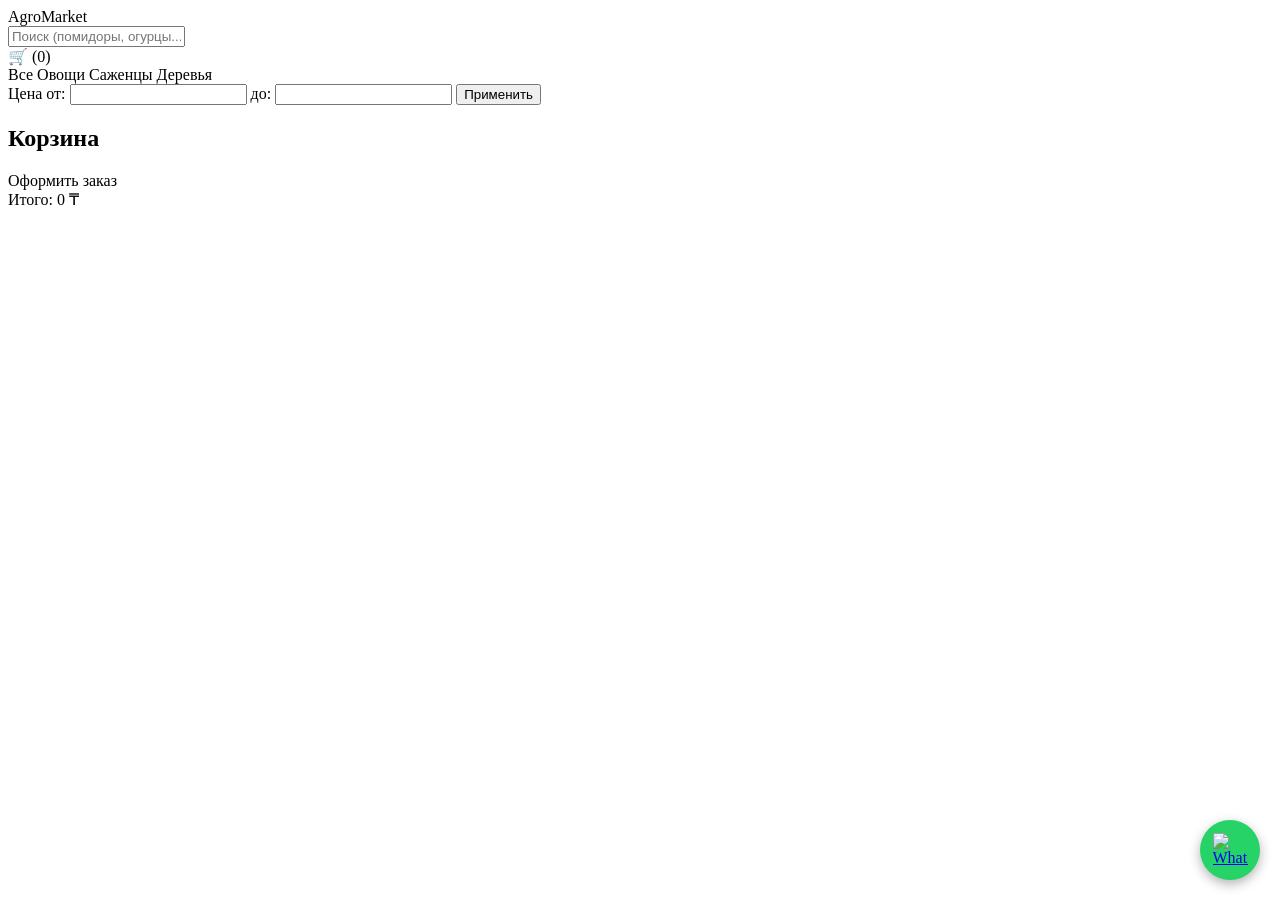
==== index.html @ 06a5e48f "Add initial HTML structure for AgroMarket" ====
<!DOCTYPE html>
<html lang="ru">
<head>
<meta charset="UTF-8">
<meta name="viewport" content="width=device-width, initial-scale=1.0">
<title>AgroMarket</title>

<link rel="stylesheet" href="style.css">
</head>

<body>
    <div id="overlay" onclick="toggleCart()"></div>
<header>
  <div class="logo">AgroMarket</div>

  <div class="search">
    <input id="searchInput" type="text" placeholder="Поиск (помидоры, огурцы...)">
    <div class="search-suggestions" id="suggestions"></div>
  </div>

  <div class="cart-btn" onclick="toggleCart()">🛒 (<span id="cartCount">0</span>)</div>
</header>
<div class="categories">
  <span onclick="filterCategory('all')" class="active">Все</span>
  <span onclick="filterCategory('vegetables')">Овощи</span>
  <span onclick="filterCategory('plants')">Саженцы</span>
  <span onclick="filterCategory('trees')">Деревья</span>
</div>

<div class="filters">
  <label>Цена от: <input type="number" id="priceMin"></label>
  <label>до: <input type="number" id="priceMax"></label>
  <button onclick="filterPrice()">Применить</button>
</div>

<div class="products" id="products"></div>

<!-- Корзина -->
<div class="mini-cart" id="miniCart">
  <h2>Корзина</h2>
  <div id="cartItems"></div>
  <div class="checkout" onclick="goCheckout()">
    Оформить заказ
  </div>
  <div class="cart-total">
    <span>Итого:</span>
    <span id="cartTotal">0</span> ₸
  </div>
</div>

<!-- Плавающая кнопка WhatsApp -->
<a href="https://wa.me/77006730968?text=Здравствуйте,%20я%20хочу%20оформить%20заказ" 
   target="_blank" 
   style="
      position: fixed; 
      bottom: 20px; 
      right: 20px; 
      z-index: 999; 
      width: 60px; 
      height: 60px; 
      border-radius: 50%; 
      background: #25D366; 
      display: flex; 
      align-items: center; 
      justify-content: center; 
      box-shadow: 0 4px 12px rgba(0,0,0,0.3);
      transition: transform 0.3s;
   "
   onmouseover="this.style.transform='scale(1.1)';"
   onmouseout="this.style.transform='scale(1)';"
>
  <img src="whatsapp-logo.png" alt="WhatsApp" style="width:35px; height:35px;">
</a>
<script src="main.js"></script>
</body>
</html>
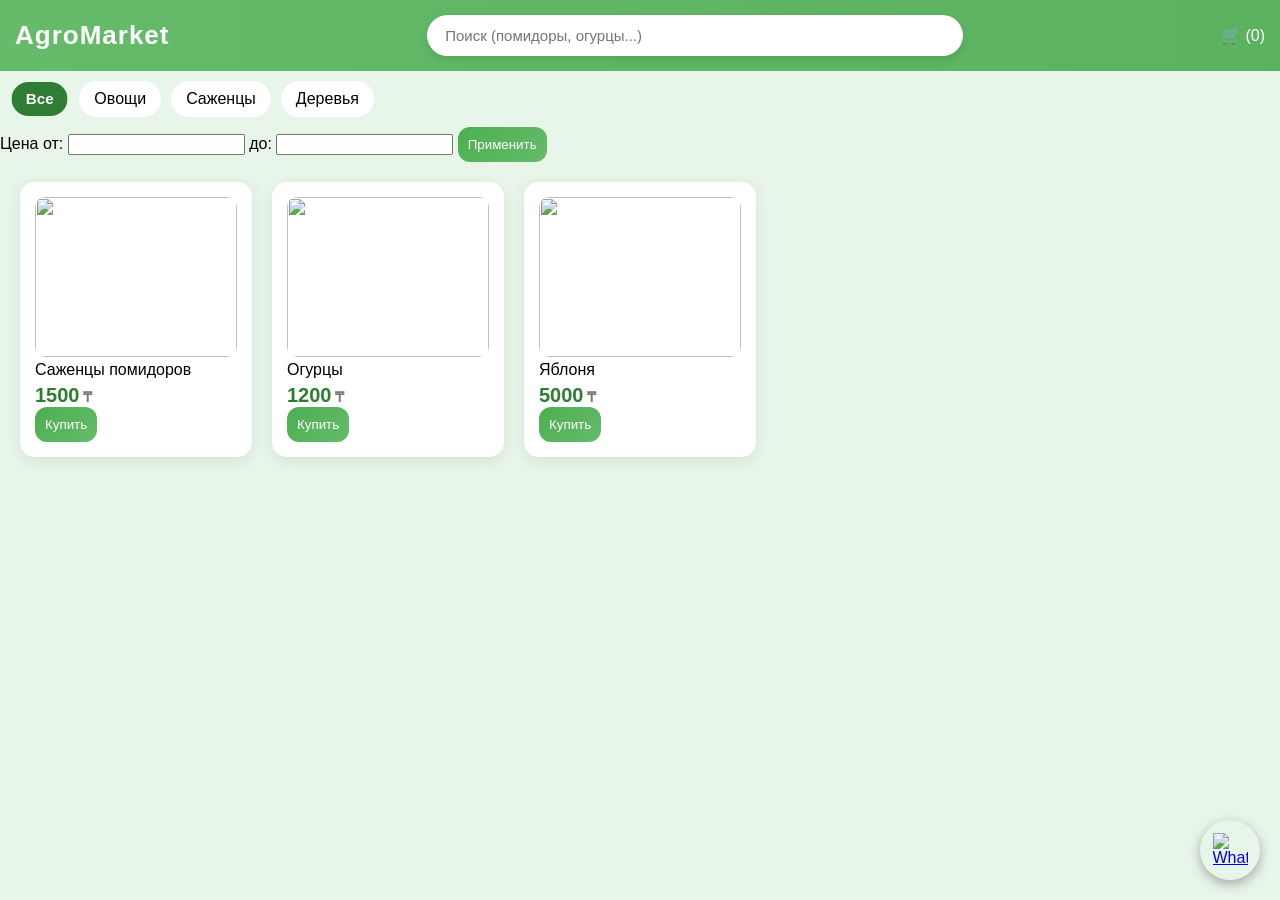
==== commit 18661018: "Update index.html" ====
--- a/index.html
+++ b/index.html
@@ -49,8 +49,9 @@
 </div>
 
 <!-- Плавающая кнопка WhatsApp -->
-<a href="https://wa.me/77006730968?text=Здравствуйте,%20я%20хочу%20оформить%20заказ" 
+<a href="https://api.whatsapp.com/send?phone=77006730968&text=Здравствуйте,%20я%20хочу%20оформить%20заказ" 
    target="_blank" 
+   rel="noopener noreferrer"
    style="
       position: fixed; 
       bottom: 20px; 
@@ -59,7 +60,6 @@
       width: 60px; 
       height: 60px; 
       border-radius: 50%; 
-      background: #25D366; 
       display: flex; 
       align-items: center; 
       justify-content: center; 
@@ -69,7 +69,7 @@
    onmouseover="this.style.transform='scale(1.1)';"
    onmouseout="this.style.transform='scale(1)';"
 >
-  <img src="whatsapp-logo.png" alt="WhatsApp" style="width:35px; height:35px;">
+  <img src="images/Whatsapp.jpg" alt="WhatsApp" style="width: 35px; height: 35px;">
 </a>
 <script src="main.js"></script>
 </body>
--- a/style.css
+++ b/style.css
@@ -0,0 +1,341 @@
+body {
+    margin: 0;
+    font-family: Arial;
+    background: #e8f5e9; /* нежно-зелёный */
+  }
+  
+  /* HEADER */
+  header {
+    background: linear-gradient(270deg, #2e7d32, #43a047, #66bb6a);
+    background-size: 600% 600%;
+    animation: gradientMove 8s ease infinite;
+    color: white;
+    padding: 15px;
+    display: flex;
+    align-items: center;
+    gap: 15px;
+  }
+  
+  @keyframes gradientMove {
+    0% { background-position: 0% 50%; }
+    50% { background-position: 100% 50%; }
+    100% { background-position: 0% 50%; }
+  }
+
+  .logo {
+    font-size: 22px;
+    font-weight: bold;
+    animation: pulse 2s infinite;
+  }
+  @keyframes pulse {
+    0% { transform: scale(1); }
+    50% { transform: scale(1.05); }
+    100% { transform: scale(1); }
+  }
+
+  /* SEARCH */
+  .search {
+    flex: 1;
+    display: flex;
+    justify-content: center;
+  }
+  
+  .search input {
+    width: 500px; /* 🔥 шире */
+    max-width: 100%;
+    padding: 12px 18px;
+    border-radius: 30px;
+    border: none;
+    font-size: 15px;
+    box-shadow: 0 4px 10px rgba(0,0,0,0.1);
+  }
+  /* CATEGORIES */
+  .categories {
+    display: flex;
+    gap: 10px;
+    padding: 10px;
+  }
+  
+  .categories span {
+    background: white;
+    padding: 8px 14px;
+    border-radius: 20px;
+    cursor: pointer;
+    transition: 0.3s;
+    border: 1px solid transparent;
+  }
+  
+  .categories .active {
+    background: #2e7d32;
+    color: white;
+    font-weight: bold;
+    transform: scale(0.95);
+  }
+  .categories span:hover {
+    background: #4caf50;
+    color: white;
+    transform: translateY(-2px) scale(1.05);
+    box-shadow: 0 4px 10px rgba(0,0,0,0.15);
+  }
+
+  /* PRODUCTS */
+  .products {
+    display: grid;
+    grid-template-columns: repeat(auto-fill, minmax(200px,1fr));
+    gap: 20px;
+    padding: 20px;
+    transition: opacity 0.3s ease;
+  }
+  
+  .card {
+    background: white;
+    border-radius: 15px;
+    padding: 15px;
+    transition: 0.3s;
+    box-shadow: 0 4px 15px rgba(0,0,0,0.08);
+    position: relative;
+    overflow: hidden;
+  }
+  
+  .card::before {
+    content: "";
+    position: absolute;
+    top: 0;
+    left: -100%;
+    width: 100%;
+    height: 100%;
+    background: linear-gradient(120deg, transparent, rgba(255,255,255,0.4), transparent);
+    transition: 0.5s;
+  }
+  
+  .card:hover::before {
+    left: 100%;
+  }
+  
+  .card:hover {
+    transform: translateY(-6px) scale(1.02);
+  }
+  
+  .card img {
+    width: 100%;
+    height: 160px;
+    object-fit: cover; 
+    border-radius: 10px;
+    transition: 0.3s;
+  }
+  .card:hover img {
+    transform: scale(1.05);
+  }
+  
+  .price {
+    font-size: 20px;
+    font-weight: bold;
+    color: #2e7d32;
+    margin-top: 5px;
+  }
+  
+  .price::after {
+    content: " ₸";
+    font-size: 14px;
+    color: #777;
+  }
+  
+  button {
+    background: #4caf50;
+    color: white;
+    border: none;
+    padding: 8px;
+    border-radius: 10px;
+    cursor: pointer;
+  }
+  .mini-cart {
+    position: fixed;
+    top: 0;
+    right: -100%; /* 🔥 полностью убрали за экран */
+    width: 320px;
+    height: 100%;
+    background: white;
+    box-shadow: -5px 0 25px rgba(0,0,0,0.2);
+    transition: 0.4s ease;
+    z-index: 1000;
+    display: flex;
+    flex-direction: column;
+  }
+  
+  .mini-cart.open {
+    right: 0;
+  }
+  
+  .cart-item {
+    display: flex;
+    justify-content: space-between;
+    align-items: center;
+    margin-bottom: 15px;
+    background: #f9f9f9;
+    padding: 10px;
+    border-radius: 10px;
+  }
+  
+  .cart-item button {
+    background: #4caf50;
+    border: none;
+    padding: 4px 8px;
+    border-radius: 6px;
+    color: white;
+    cursor: pointer;
+  }
+  
+  .cart-total {
+    margin-top: auto;
+    font-size: 18px;
+    font-weight: bold;
+  }
+  
+  .checkout {
+    margin-top: 10px;
+    background: #2e7d32;
+    padding: 12px;
+    text-align: center;
+    border-radius: 10px;
+    color: white;
+    cursor: pointer;
+  }
+  .logo {
+    font-family: 'Poppins', sans-serif;
+    font-size: 26px;
+    font-weight: 700;
+    letter-spacing: 1px;
+    color: #ffffff;
+  }
+  .fade-in {
+    animation: fade 0.4s ease;
+  }
+  
+  @keyframes fade {
+    from { opacity:0; transform:translateY(10px); }
+    to { opacity:1; transform:translateY(0); }
+  }
+  
+  .slide-in {
+    animation: slide 0.3s ease;
+  }
+  
+  @keyframes slide {
+    from { transform:translateX(50px); opacity:0; }
+    to { transform:translateX(0); opacity:1; }
+  }
+
+  #overlay {
+    position: fixed;
+    top: 0;
+    left: 0;
+    width: 100%;
+    height: 100%;
+    background: rgba(0,0,0,0.4);
+    display: none;
+    z-index: 999;
+  }
+  
+  #overlay.active {
+    display: block;
+  }
+  .checkout {
+    margin-top: auto;
+    background: #2e7d32;
+    color: white;
+    padding: 14px;
+    text-align: center;
+    border-radius: 12px;
+    margin: 15px;
+    cursor: pointer;
+    font-weight: bold;
+    transition: 0.2s;
+  }
+  
+  .checkout:hover {
+    background: #1b5e20;
+  }
+  button {
+    background: linear-gradient(135deg, #4caf50, #66bb6a);
+    color: white;
+    border: none;
+    padding: 10px;
+    border-radius: 12px;
+    cursor: pointer;
+    font-weight: 500;
+    transition: 0.2s;
+  }
+  
+  button:hover {
+    transform: scale(1.05);
+  }
+  /* 📱 MOBILE */
+@media (max-width: 768px) {
+
+    header {
+      flex-direction: column;
+      gap: 10px;
+      align-items: stretch;
+    }
+  
+    .search input {
+      width: 100%;
+    }
+  
+    .categories {
+      overflow-x: auto;
+      padding-bottom: 5px;
+    }
+  
+    .products {
+      grid-template-columns: repeat(2, 1fr);
+      padding: 10px;
+      gap: 10px;
+    }
+  
+    .card {
+      padding: 10px;
+    }
+  
+    .card img {
+      height: 120px;
+    }
+  
+    .mini-cart {
+      width: 100%;
+    }
+  
+    .checkout {
+      margin-bottom: 20px;
+    }
+  }
+  #whatsapp-btn {
+    position: fixed;
+    bottom: 20px;
+    right: 20px;
+    z-index: 999;
+    transition: transform 0.3s;
+  }
+  
+  #whatsapp-btn:hover {
+    transform: scale(1.2);
+  }
+  #whatsapp-icon {
+    position: fixed;
+    bottom: 20px;
+    right: 20px;
+    width: 60px;
+    height: 60px;
+    z-index: 1000;
+    cursor: pointer;
+    transition: transform 0.3s ease;
+  }
+  
+  #whatsapp-icon img {
+    width: 100%;
+    height: 100%;
+  }
+  
+  #whatsapp-icon:hover {
+    transform: scale(1.2) rotate(-10deg); /* милое увеличение и наклон при наведении */
+  }
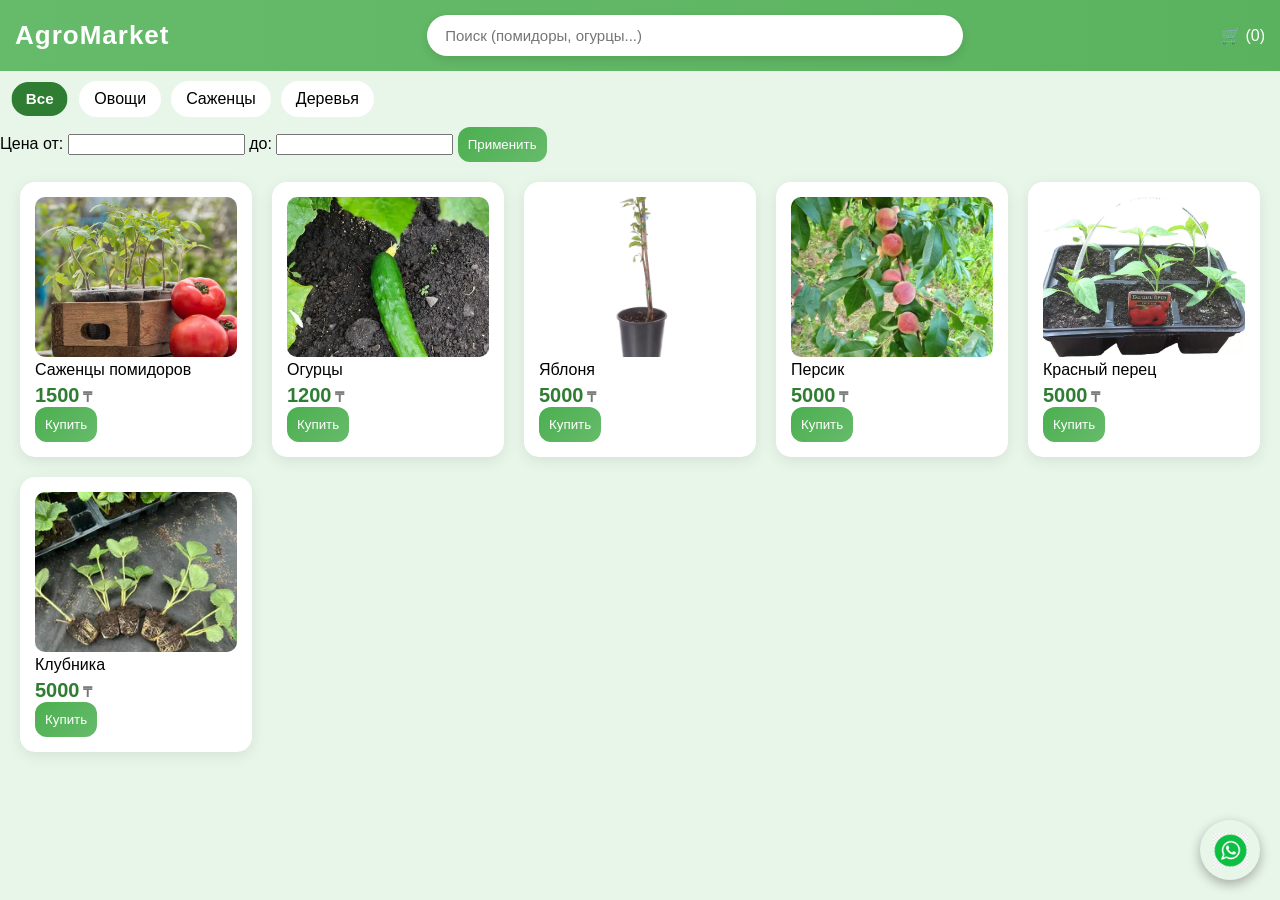
==== commit 7550a7d7: "Update index.html" ====
--- a/index.html
+++ b/index.html
@@ -69,7 +69,7 @@
    onmouseover="this.style.transform='scale(1.1)';"
    onmouseout="this.style.transform='scale(1)';"
 >
-  <img src="images/Whatsapp.jpg" alt="WhatsApp" style="width: 35px; height: 35px;">
+  <img src="images/WhatsApp.jpg" alt="WhatsApp" style="width: 35px; height: 35px;">
 </a>
 <script src="main.js"></script>
 </body>
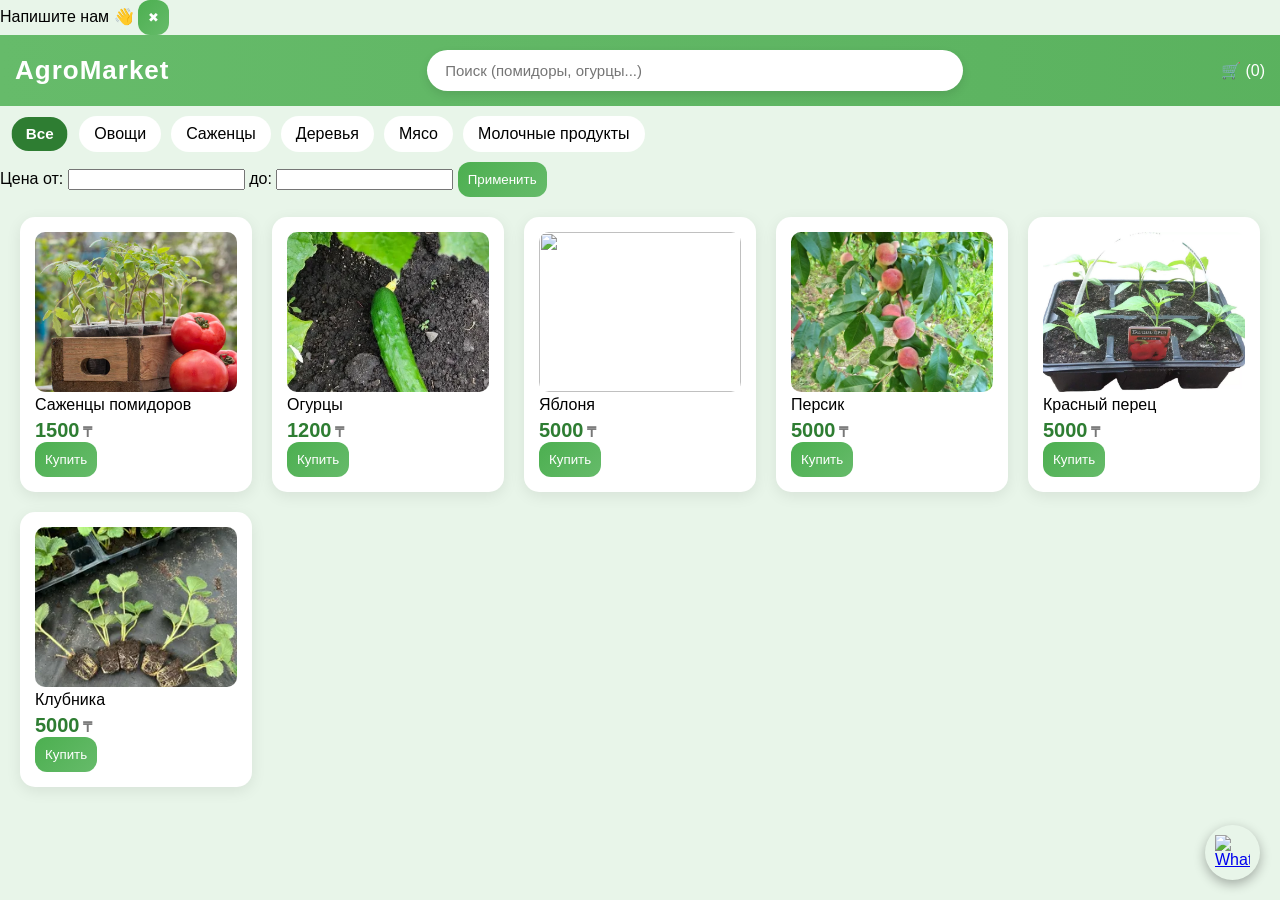
==== commit 8b0f3165: "Update index.html" ====
--- a/index.html
+++ b/index.html
@@ -9,6 +9,13 @@
 </head>
 
 <body>
+  <div id="wa-popup" class="wa-popup">
+    <div class="wa-popup-content">
+      <span>Напишите нам 👋</span>
+      <button onclick="closePopup()">✖</button>
+    </div>
+  </div>
+  
     <div id="overlay" onclick="toggleCart()"></div>
 <header>
   <div class="logo">AgroMarket</div>
@@ -25,6 +32,8 @@
   <span onclick="filterCategory('vegetables')">Овощи</span>
   <span onclick="filterCategory('plants')">Саженцы</span>
   <span onclick="filterCategory('trees')">Деревья</span>
+  <span onclick="filterCategory('meat')">Мясо</span>
+  <span onclick="filterCategory('Dairy products')">Молочные продукты</span>
 </div>
 
 <div class="filters">
@@ -39,9 +48,7 @@
 <div class="mini-cart" id="miniCart">
   <h2>Корзина</h2>
   <div id="cartItems"></div>
-  <div class="checkout" onclick="goCheckout()">
-    Оформить заказ
-  </div>
+  <div class="checkout" id="checkoutBtn">Оформить заказ</div>
   <div class="cart-total">
     <span>Итого:</span>
     <span id="cartTotal">0</span> ₸
@@ -49,16 +56,15 @@
 </div>
 
 <!-- Плавающая кнопка WhatsApp -->
-<a href="https://api.whatsapp.com/send?phone=77006730968&text=Здравствуйте,%20я%20хочу%20оформить%20заказ" 
-   target="_blank" 
-   rel="noopener noreferrer"
+<a href="https://web.whatsapp.com/send?phone=77006730968&text=Здравствуйте,%20я%20хочу%20заказать" 
+   target="_blank"
    style="
       position: fixed; 
       bottom: 20px; 
       right: 20px; 
       z-index: 999; 
-      width: 60px; 
-      height: 60px; 
+      width: 55px; 
+      height: 55px; 
       border-radius: 50%; 
       display: flex; 
       align-items: center; 
@@ -66,11 +72,12 @@
       box-shadow: 0 4px 12px rgba(0,0,0,0.3);
       transition: transform 0.3s;
    "
-   onmouseover="this.style.transform='scale(1.1)';"
-   onmouseout="this.style.transform='scale(1)';"
+   onmouseover="this.style.transform='scale(1.1)'"
+   onmouseout="this.style.transform='scale(1)'"
 >
-  <img src="images/WhatsApp.jpg" alt="WhatsApp" style="width: 35px; height: 35px;">
+  <img src="images/Whatsapp.jpg" alt="WhatsApp" style="width: 35px; height: 35px;">
 </a>
-<script src="main.js"></script>
+<script src="main.js">
+</script>
 </body>
 </html>
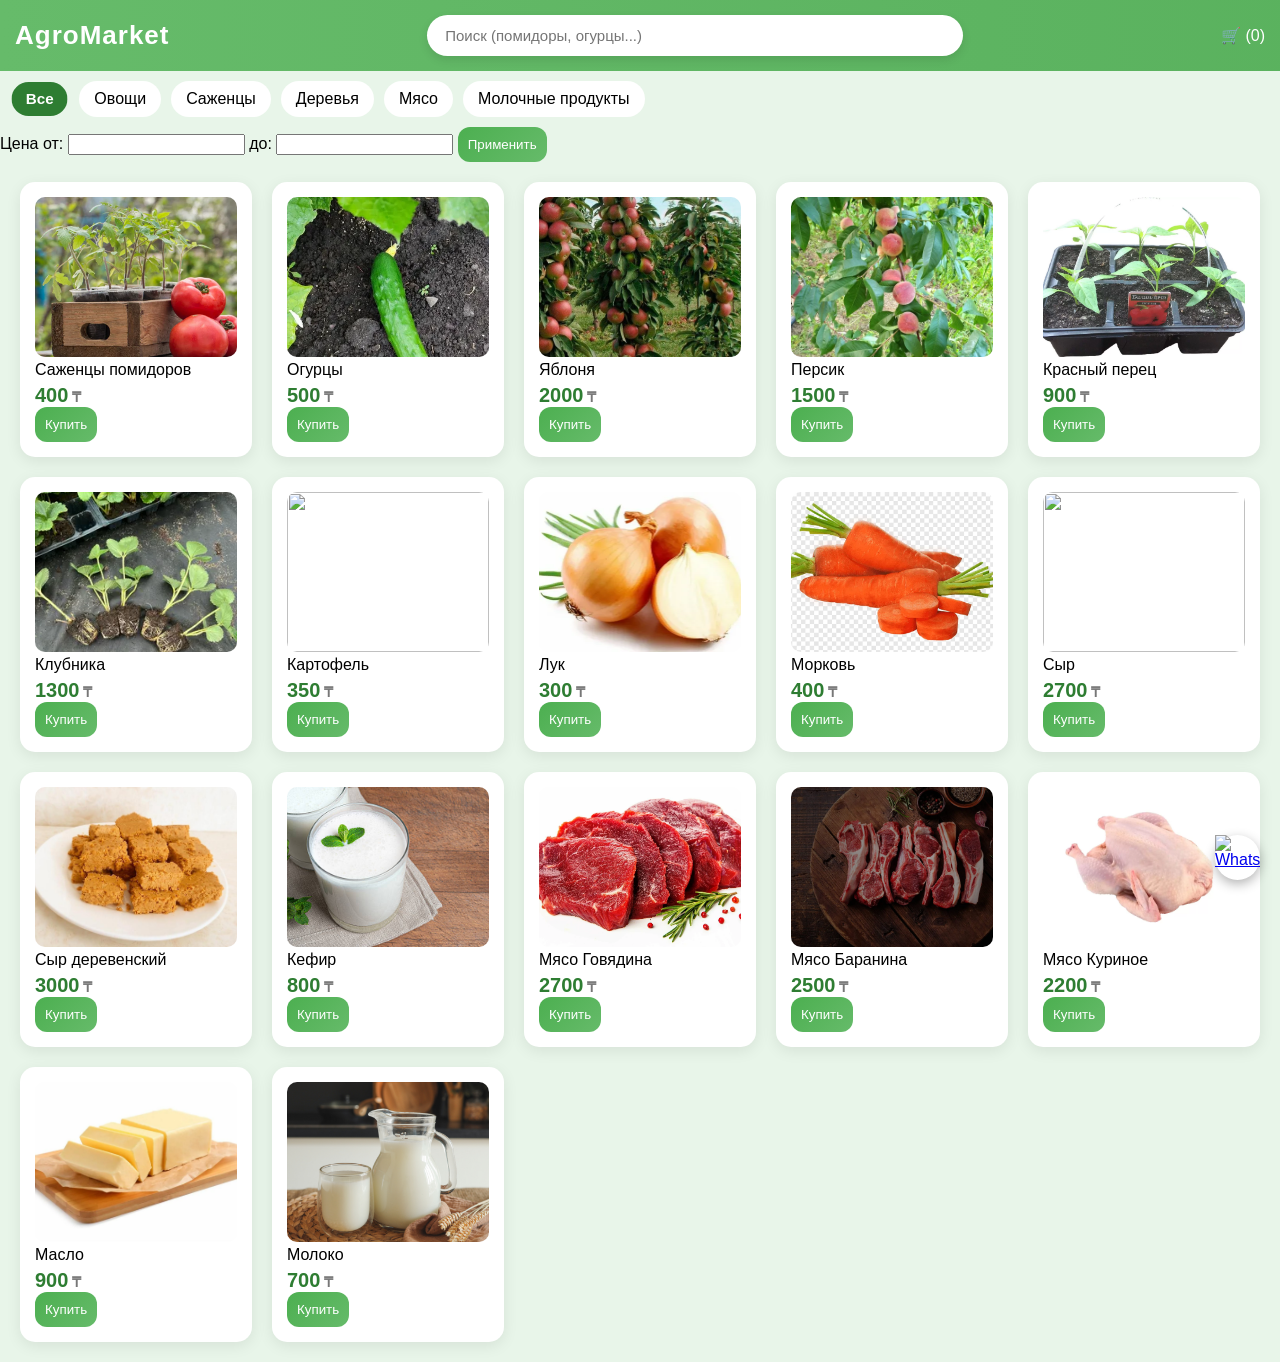
==== commit 21b1a4b1: "Update index.html" ====
--- a/index.html
+++ b/index.html
@@ -63,8 +63,8 @@
       bottom: 20px; 
       right: 20px; 
       z-index: 999; 
-      width: 55px; 
-      height: 55px; 
+      width: 45px; 
+      height: 45px; 
       border-radius: 50%; 
       display: flex; 
       align-items: center; 
@@ -75,7 +75,7 @@
    onmouseover="this.style.transform='scale(1.1)'"
    onmouseout="this.style.transform='scale(1)'"
 >
-  <img src="images/Whatsapp.jpg" alt="WhatsApp" style="width: 35px; height: 35px;">
+  <img src="images/Whatsapp.jpg" alt="WhatsApp" style="width: 45px; height: 45px;">
 </a>
 <script src="main.js">
 </script>
--- a/style.css
+++ b/style.css
@@ -309,16 +309,28 @@
       margin-bottom: 20px;
     }
   }
-  #whatsapp-btn {
+  .whatsapp-btn {
     position: fixed;
     bottom: 20px;
     right: 20px;
-    z-index: 999;
-    transition: transform 0.3s;
-  }
-  
-  #whatsapp-btn:hover {
-    transform: scale(1.2);
+    width: 60px;
+    height: 60px;
+    background: #25D366;
+    border-radius: 50%;
+    display: flex;
+    align-items: center;
+    justify-content: center;
+    box-shadow: 0 4px 12px rgba(0,0,0,0.3);
+    transition: 0.3s;
+    animation: pulse 1.8s infinite;
+  }
+  @keyframes pulse {
+    0% { transform: scale(1); }
+    50% { transform: scale(1.1); }
+    100% { transform: scale(1); }
+  }
+  .whatsapp-btn:hover {
+    transform: scale(1.1);
   }
   #whatsapp-icon {
     position: fixed;
@@ -339,3 +351,35 @@
   #whatsapp-icon:hover {
     transform: scale(1.2) rotate(-10deg); /* милое увеличение и наклон при наведении */
   }
+
+  .wa-popup {
+    position: fixed;
+    bottom: 90px;
+    right: 20px;
+    background: white;
+    padding: 12px 16px;
+    border-radius: 15px;
+    box-shadow: 0 4px 15px rgba(0,0,0,0.2);
+    opacity: 0;
+    transform: translateY(20px);
+    transition: 0.4s;
+    z-index: 998;
+  }
+  
+  .wa-popup.show {
+    opacity: 1;
+    transform: translateY(0);
+  }
+  
+  .wa-popup-content {
+    display: flex;
+    align-items: center;
+    gap: 10px;
+  }
+  
+  .wa-popup button {
+    border: none;
+    background: none;
+    cursor: pointer;
+    font-size: 16px;
+  }
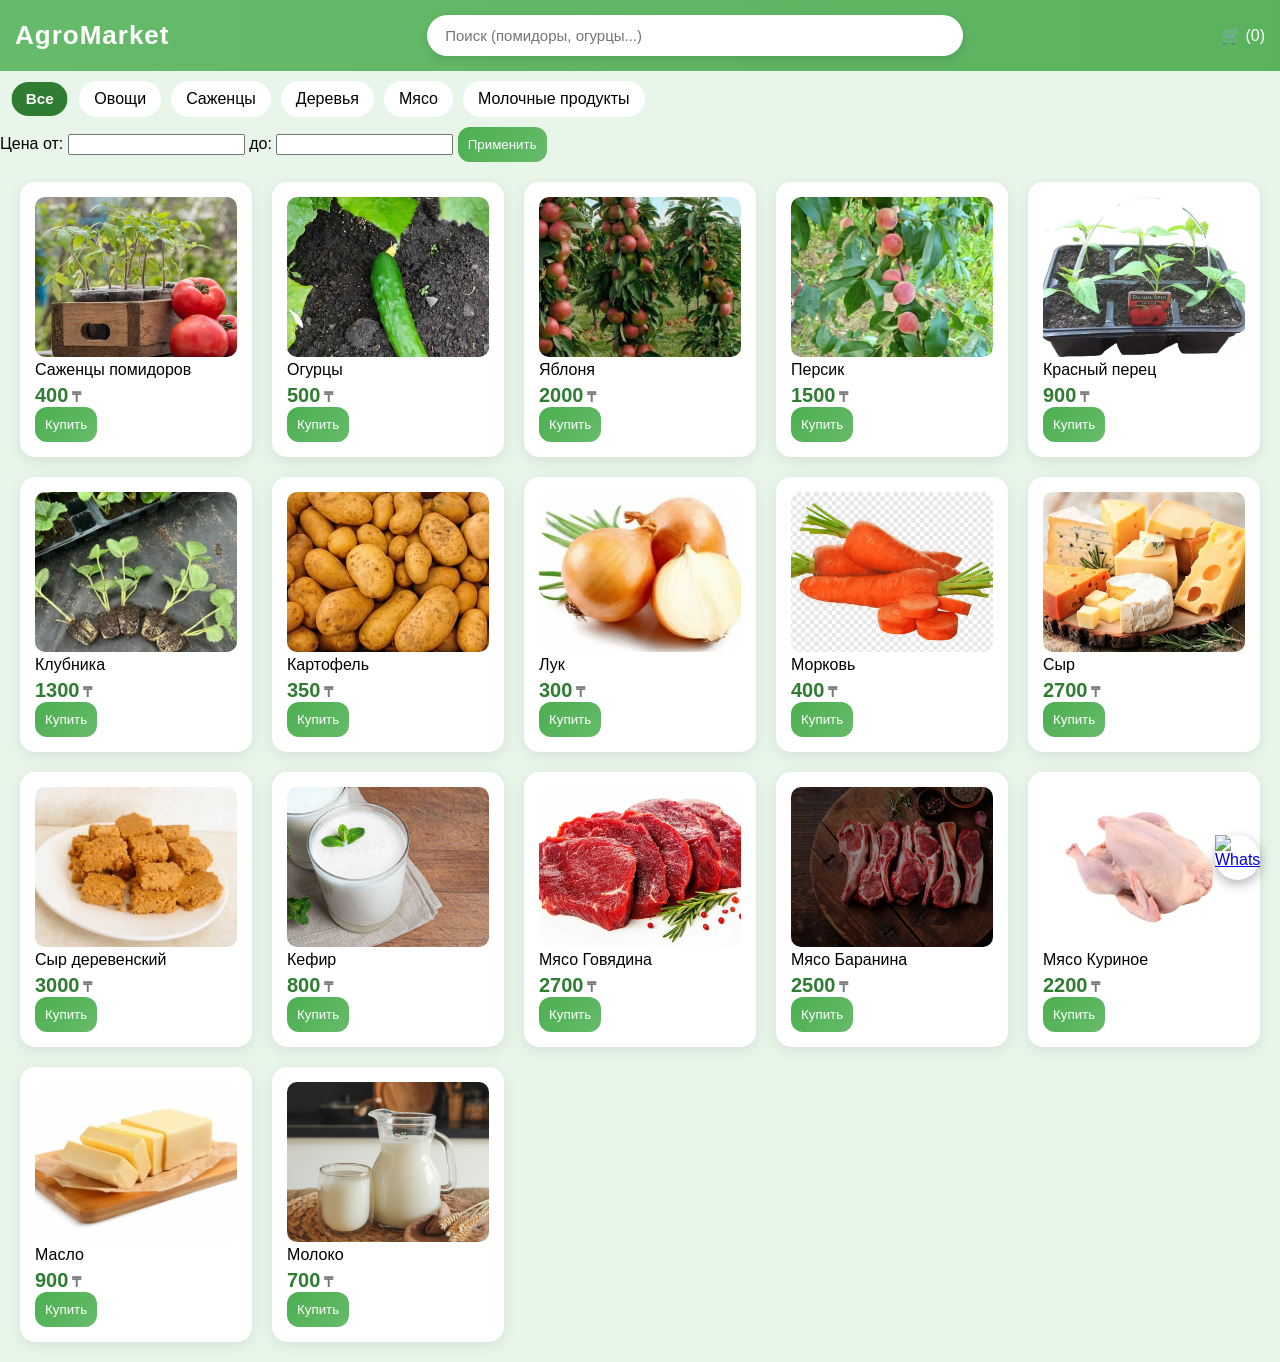
==== commit a636a6e9: "Update index.html" ====
--- a/index.html
+++ b/index.html
@@ -75,7 +75,7 @@
    onmouseover="this.style.transform='scale(1.1)'"
    onmouseout="this.style.transform='scale(1)'"
 >
-  <img src="images/Whatsapp.jpg" alt="WhatsApp" style="width: 45px; height: 45px;">
+  <img src="images/WhatsApp.webp" alt="WhatsApp" style="width: 45px; height: 45px;">
 </a>
 <script src="main.js">
 </script>
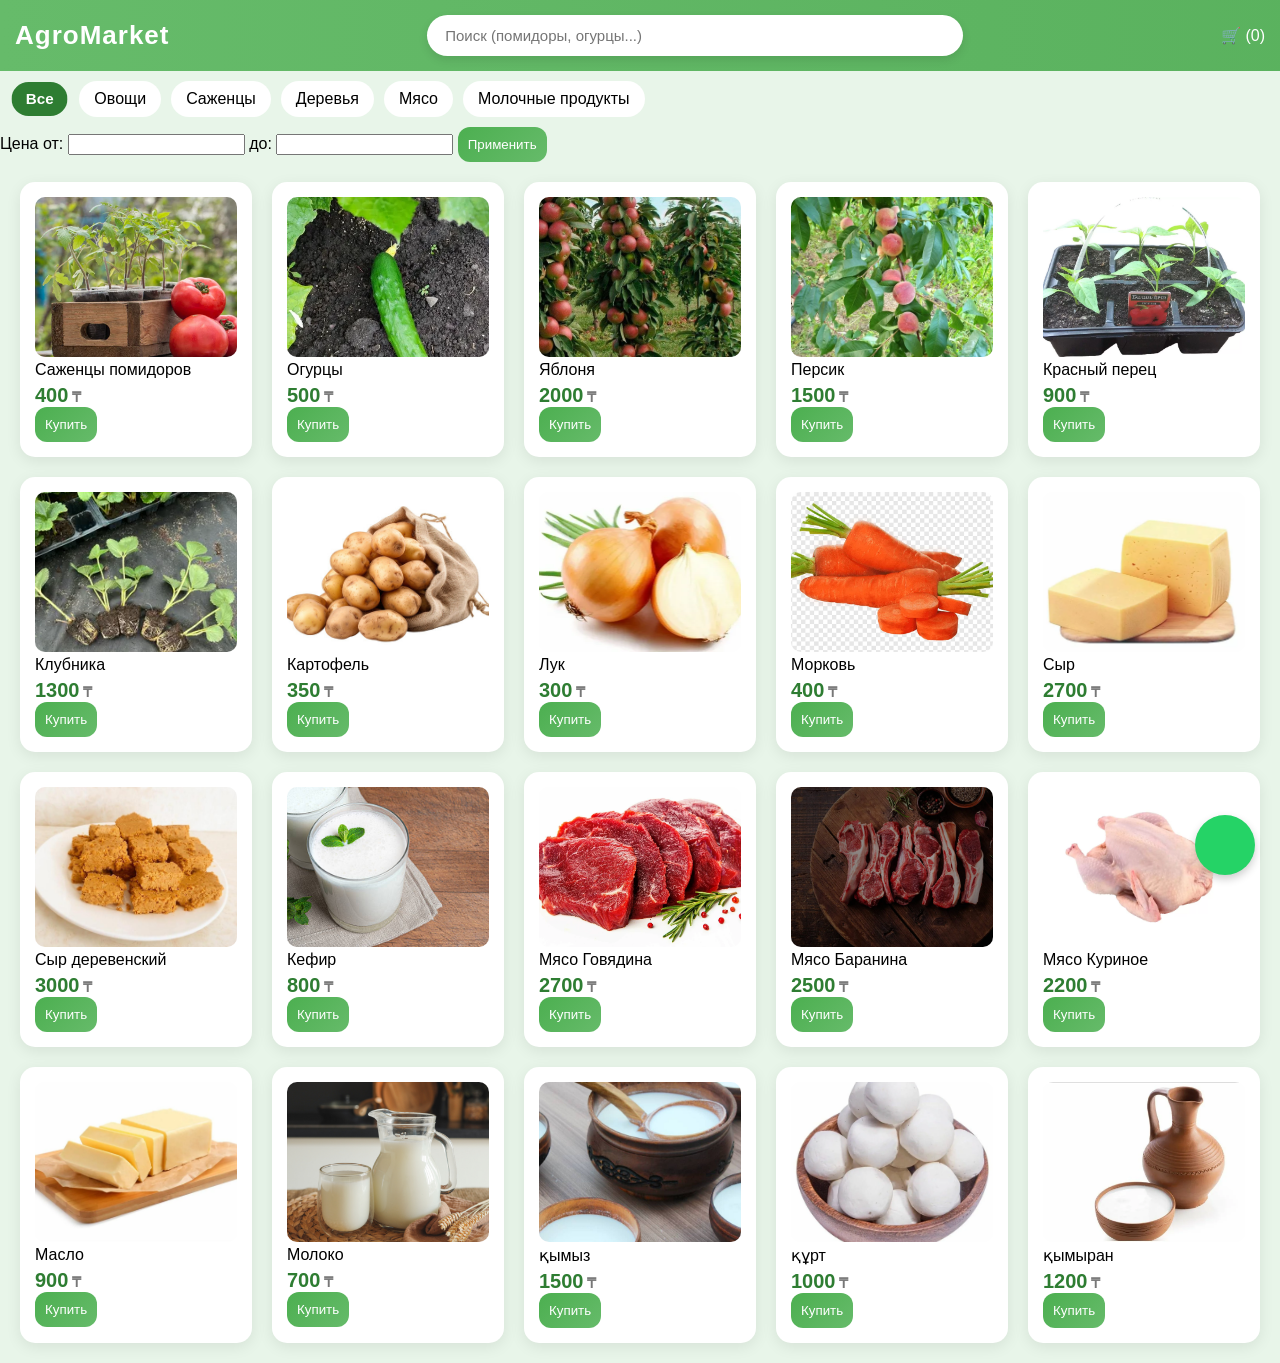
==== commit f72d10c2: "Update index.html" ====
--- a/index.html
+++ b/index.html
@@ -55,27 +55,28 @@
   </div>
 </div>
 
-<!-- Плавающая кнопка WhatsApp -->
-<a href="https://web.whatsapp.com/send?phone=77006730968&text=Здравствуйте,%20я%20хочу%20заказать" 
-   target="_blank"
-   style="
-      position: fixed; 
-      bottom: 20px; 
-      right: 20px; 
-      z-index: 999; 
-      width: 45px; 
-      height: 45px; 
-      border-radius: 50%; 
-      display: flex; 
-      align-items: center; 
-      justify-content: center; 
-      box-shadow: 0 4px 12px rgba(0,0,0,0.3);
-      transition: transform 0.3s;
-   "
-   onmouseover="this.style.transform='scale(1.1)'"
-   onmouseout="this.style.transform='scale(1)'"
->
-  <img src="images/WhatsApp.webp" alt="WhatsApp" style="width: 45px; height: 45px;">
+<a href="https://web.whatsapp.com/send?phone=77006730968&text=Здравствуйте,%20я%20хочу%20заказать" target="_blank"
+style="
+  position: fixed;
+  bottom: 25px;
+  right: 25px;
+  background-color: #25D366;
+  color: white;
+  border-radius: 50%;
+  width: 60px;
+  height: 60px;
+  display: flex;
+  align-items: center;
+  justify-content: center;
+  font-size: 30px;
+  box-shadow: 0 4px 8px rgba(0,0,0,0.2);
+  text-decoration: none;
+  z-index: 1000;
+  transition: transform 0.2s ease-in-out;
+  cursor: pointer;
+"
+onmouseover="this.style.transform='scale(1.08)'" onmouseout="this.style.transform='scale(1)'">
+<i class="fa-brands fa-whatsapp"></i>
 </a>
 <script src="main.js">
 </script>
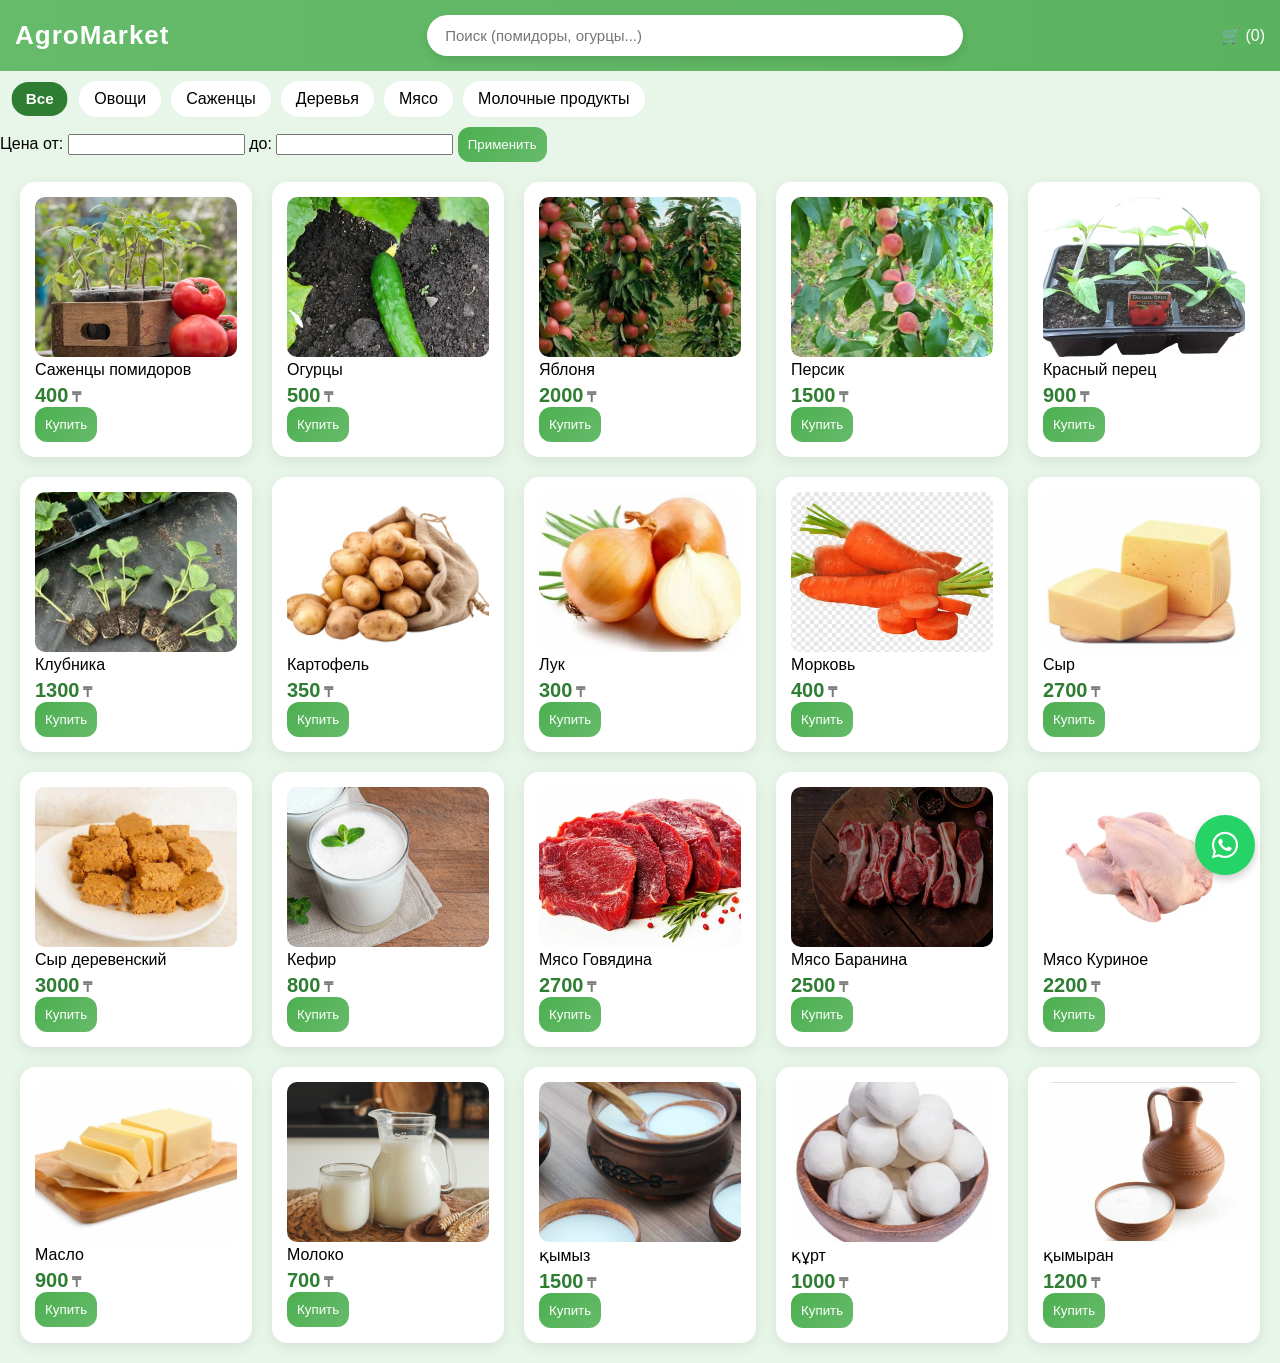
==== commit 7da0d490: "Update index.html" ====
--- a/index.html
+++ b/index.html
@@ -3,6 +3,7 @@
 <head>
 <meta charset="UTF-8">
 <meta name="viewport" content="width=device-width, initial-scale=1.0">
+<link rel="stylesheet" href="https://cdnjs.cloudflare.com/ajax/libs/font-awesome/6.4.2/css/all.min.css"/>
 <title>AgroMarket</title>
 
 <link rel="stylesheet" href="style.css">
